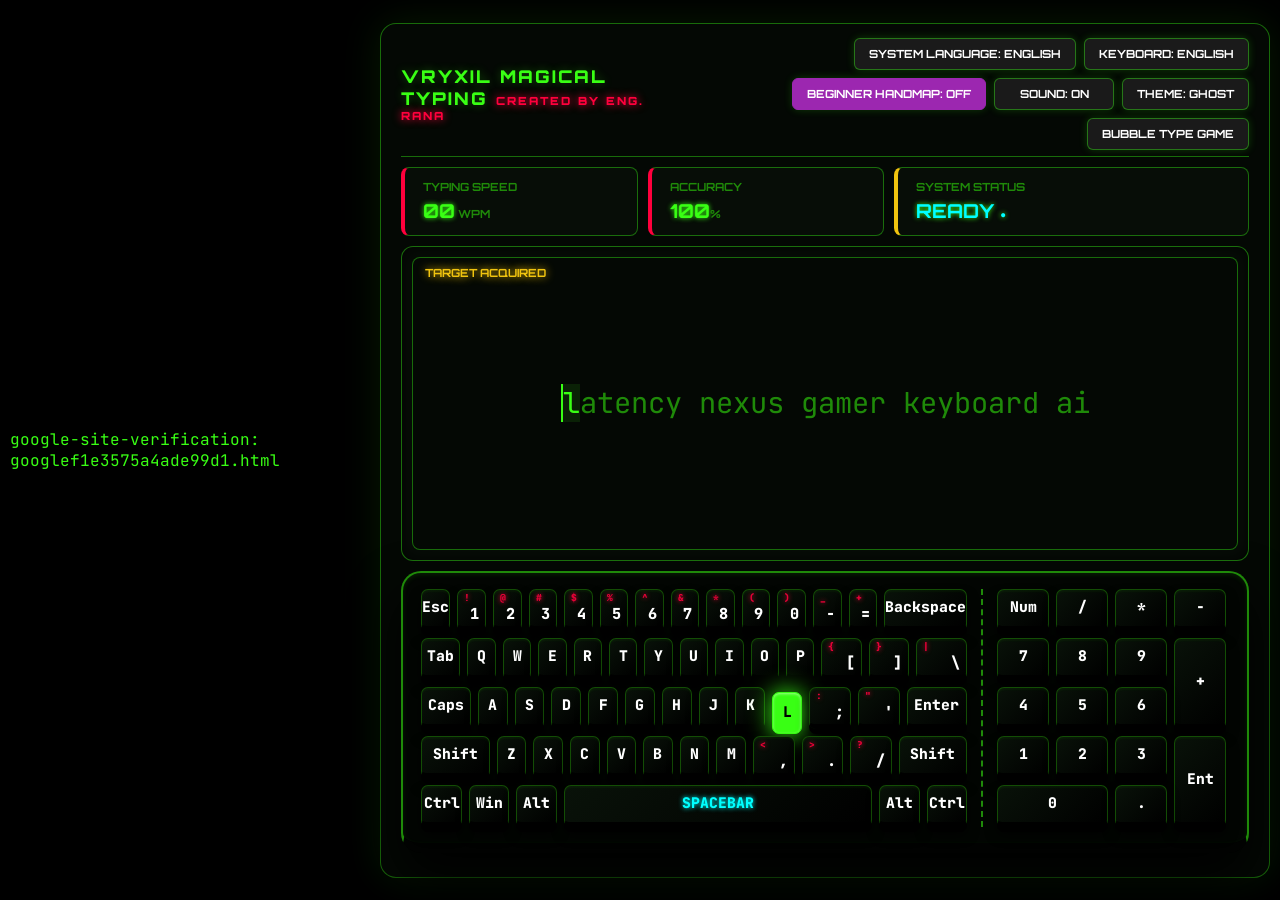
==== index.html @ d8dd2f7d "Update index.html" ====
<head>google-site-verification: googlef1e3575a4ade99d1.html</head>
<!DOCTYPE html>
<html lang="en">
<head>
    <meta charset="UTF-8">
    <meta name="viewport" content="width=device-width, initial-scale=1.0">
    <title>Vryxil Magical Typing - 22K 12D Engine</title>
    <link href="https://fonts.googleapis.com/css2?family=JetBrains+Mono:wght@400;700;800&family=Orbitron:wght@500;700;900&family=Hind+Siliguri:wght@400;600&display=swap" rel="stylesheet">
    <link rel="stylesheet" href="style.css">
</head>
<body class="theme-hacker">

    <div class="vryxil-os">
        
        <div class="header-panel">
            <div class="brand-name" id="brandText">VRYXIL MAGICAL TYPING <span>CREATED BY ENG. RANA</span></div>
            <div class="controls-right">
                <button id="sysLangBtn" class="sys-lang-btn">SYSTEM LANGUAGE: ENGLISH</button>
                <button id="kbLangBtn" class="lang-toggle-btn">KEYBOARD: ENGLISH</button>
                <button id="beginnerBtn" class="beginner-toggle-btn">BEGINNER HANDMAP: OFF</button>
                <button id="soundBtn" class="sound-toggle-btn">SOUND: ON</button>
                <button id="themeBtn" class="theme-toggle-btn">THEME: GHOST</button>
                <button id="modeBtn" class="mode-toggle-btn">BUBBLE TYPE GAME</button>
            </div>
        </div>

        <div class="dashboard">
            <div class="stat-card">
                <small id="wpmLabel">TYPING SPEED</small>
                <div id="wpm">00<span class="unit"> WPM</span></div>
            </div>
            <div class="stat-card">
                <small id="accLabel">ACCURACY</small>
                <div id="accuracy">100<span class="unit">%</span></div>
            </div>
            <div class="stat-card position-card">
                <small id="statusLabel">LIVE FINGER MAP</small>
                <div id="statusText" style="color:var(--magic-cyan);">READY <span style="font-size:0.6rem;">●</span></div>
            </div>
        </div>

        <div class="main-workspace">
            <div id="trainerModeZone" class="workspace-mode active">
                <div class="matrix-container">
                    <div class="focus-alert" id="targetAlert">TARGET ACQUIRED</div>
                    <div class="matrix-display" id="matrixDisplay"></div>
                </div>
            </div>

            <div id="arcadeModeZone" class="workspace-mode">
                <div class="arcade-hud">
                    <div class="hud-box">
                        <span id="scoreLabel">SCORE: </span>
                        <span id="gameScore" class="highlight-green">000</span>
                    </div>
                    <div class="hud-box">
                        <span id="livesLabel">LIVES: </span>
                        <span id="gameLives" class="highlight-red">❤️❤️❤️</span>
                    </div>
                </div>
                <canvas id="arcadeCanvas"></canvas>
            </div>
        </div>

        <div class="magic-keyboard-container" id="keyboardContainer"></div>
        
    </div>

    <script src="app.js"></script>
</body>
</html>
---- style.css ----
/* =======================================================
   🔥 22K 12D EXTREME MATRIX HACKER & PURE GHOST NORMAL
   ======================================================= */
.theme-hacker {
    --bg: #000000; --surface: #040804; --panel: #070d07; --text-main: #39ff14; --text-muted: #1f8a09;
    --matrix-border: rgba(57, 255, 20, 0.4); --key-bg: linear-gradient(135deg, #091209 0%, #000000 100%);
    --key-border: #134d05; --key-text: #ffffff; --key-shadow: #000000; --key-shadow-dark: #000000;
    --glow-color: #39ff14; --correct-color: #00ffff; --chassis-bg: #020502; --chassis-border: #1f8a09;
}
.theme-normal {
    --bg: #ffffff; --surface: #f8fafc; --panel: #f1f5f9; --text-main: #ff0000; --text-muted: #64748b;
    --matrix-border: #cbd5e1; --key-bg: linear-gradient(135deg, #ffffff 0%, #e2e8f0 100%);
    --key-border: #cbd5e1; --key-text: #ff0000; --key-shadow: #cbd5e1; --key-shadow-dark: #94a3b8;
    --glow-color: #3b82f6; --correct-color: #10b981; --chassis-bg: #e2e8f0; --chassis-border: #94a3b8;
}

:root { --magic-cyan: #00ffff; --magic-pink: #ff003c; --magic-yellow: #f1c40f; --neon-red: #ff0000; }
* { box-sizing: border-box; margin: 0; padding: 0; }

body { background-color: var(--bg); color: var(--text-main); font-family: 'JetBrains Mono', 'Hind Siliguri', sans-serif; height: 100vh; display: flex; justify-content: center; align-items: center; overflow: hidden; padding: 10px; transition: background 0.25s, color 0.25s; }

.vryxil-os { width: 98vw; height: 95vh; max-height: 95vh; background: var(--surface); border-radius: 16px; border: 1px solid var(--matrix-border); padding: 14px 20px; display: flex; flex-direction: column; gap: 10px; box-shadow: 0 0 40px rgba(57, 255, 20, 0.1); transition: background 0.25s, border-color 0.25s; }

.vryxil-os.arcade-fullscreen .dashboard, .vryxil-os.arcade-fullscreen .brand-name { display: none !important; }
.vryxil-os.arcade-fullscreen .header-panel { justify-content: space-between; background: var(--panel); padding: 8px 12px; border-radius: 8px; }

.header-panel { display: flex; justify-content: space-between; align-items: center; border-bottom: 1px solid var(--matrix-border); padding-bottom: 6px; }
.brand-name { font-family: 'Orbitron', 'Hind Siliguri', sans-serif; font-weight: 900; letter-spacing: 2px; font-size: 1.1rem; color: var(--text-main); text-shadow: 0 0 10px rgba(57, 255, 20, 0.3); }
.theme-normal .brand-name { text-shadow: none; color: #ff0000; }
.brand-name span { color: var(--magic-pink); font-size: 0.7rem; font-family: 'Orbitron', sans-serif; text-shadow: 0 0 8px var(--magic-pink); }
.theme-normal .brand-name span { text-shadow: none; color: #0f172a; }

.controls-right { display: flex; gap: 8px; align-items: center; flex-wrap: wrap; justify-content: flex-end; }
.controls-right button { padding: 8px 14px; border-radius: 6px; cursor: pointer; font-family: 'Orbitron', 'Hind Siliguri', sans-serif; font-weight: bold; font-size: 0.7rem; text-transform: uppercase; transition: all 0.2s ease; min-width: 120px; white-space: nowrap; }

.theme-hacker .controls-right button { background: #1a1a1a; color: #ffffff; border: 1px solid var(--matrix-border); box-shadow: 0 0 8px rgba(57, 255, 20, 0.2); }
.theme-hacker .controls-right button:hover { background: #39ff14; color: #000000; box-shadow: 0 0 15px #39ff14; border-color: #39ff14; }
.theme-hacker .mode-toggle-btn.arcade-active { background: var(--neon-red); color: #fff; box-shadow: 0 0 15px var(--neon-red); border-color: var(--neon-red); }

.theme-normal .controls-right button { background: #ffffff; color: #ff0000; border: 1px solid #ff0000; box-shadow: 0 2px 4px rgba(0,0,0,0.05); }
.theme-normal .controls-right button:hover { background: #ff0000; color: #ffffff; box-shadow: 0 4px 10px rgba(255, 0, 0, 0.3); }
.theme-normal .mode-toggle-btn.arcade-active { background: #ff0000; color: #ffffff; box-shadow: 0 4px 10px rgba(255, 0, 0, 0.4); }

.beginner-toggle-btn { background: #9c27b0 !important; color: #fff !important; border-color: #9c27b0 !important; }
.beginner-toggle-btn.active { background: #ff00ff !important; color: #000 !important; box-shadow: 0 0 15px #ff00ff !important; }

.vryxil-live-config-bar { display: none; gap: 20px; background: var(--panel); border: 1px solid var(--matrix-border); padding: 10px 16px; border-radius: 8px; align-items: center; justify-content: center; box-shadow: inset 0 0 10px rgba(0,0,0,0.5); margin-bottom: 5px; flex-wrap: wrap; }
.theme-normal .vryxil-live-config-bar { box-shadow: inset 0 0 10px rgba(0,0,0,0.05); }
.config-item { display: flex; align-items: center; gap: 8px; font-size: 0.8rem; font-family: 'Orbitron', 'Hind Siliguri'; font-weight: bold; color: var(--text-main); white-space: nowrap; }
.config-item label { color: var(--text-muted); }
.config-item input[type="range"] { -webkit-appearance: none; width: 90px; height: 4px; background: var(--matrix-border); border-radius: 2px; outline: none; }
.config-item input[type="range"]::-webkit-slider-thumb { -webkit-appearance: none; width: 14px; height: 14px; border-radius: 50%; background: var(--magic-cyan); cursor: pointer; box-shadow: 0 0 10px var(--magic-cyan); }
.config-item input[type="number"] { background: var(--surface); border: 1px solid var(--matrix-border); color: var(--text-main); padding: 4px 8px; border-radius: 4px; width: 55px; text-align: center; font-family: 'JetBrains Mono'; font-weight: bold; font-size: 0.8rem; }
.config-value-display { color: var(--magic-cyan); min-width: 35px; font-family: 'JetBrains Mono'; text-shadow: 0 0 5px var(--magic-cyan); }
.theme-normal .config-value-display { color: #ff0000; text-shadow: none; }
.config-item button { padding: 6px 12px; font-size: 0.75rem; border-radius: 4px; cursor: pointer; font-weight: bold; border: 1px solid var(--text-main); background: var(--surface); color: var(--text-main); min-width: 140px; }
.config-item button:hover { background: var(--text-main); color: var(--surface); }

.dashboard { display: grid; grid-template-columns: 1fr 1fr 1.5fr; gap: 10px; }
.stat-card { background: var(--panel); padding: 12px 18px; border-radius: 8px; border: 1px solid var(--matrix-border); border-left: 4px solid var(--magic-pink); min-width: 180px; }
.stat-card small { color: var(--text-muted); font-size: 0.7rem; display: block; font-weight: bold; font-family: 'Orbitron', 'Hind Siliguri'; margin-bottom: 5px; }
.stat-card div { font-size: 1.2rem; font-weight: bold; font-family: 'Orbitron', 'Hind Siliguri', sans-serif; }
.theme-hacker .stat-card div { text-shadow: 0 0 5px var(--text-main); }
.stat-card .unit { font-size: 0.7rem; color: var(--text-muted); text-shadow: none; }
.position-card { border-left-color: var(--magic-yellow); }

.main-workspace { flex: 1; position: relative; background: var(--panel); border-radius: 12px; border: 1px solid var(--matrix-border); overflow: hidden; min-height: 160px; box-shadow: inset 0 0 20px rgba(0,0,0,0.8); }
.theme-normal .main-workspace { box-shadow: inset 0 0 10px rgba(0,0,0,0.05); }

.workspace-mode { position: absolute; width: 100%; height: 100%; opacity: 0; pointer-events: none; display: flex; flex-direction: column; transition: opacity 0.2s ease-in-out; }
.workspace-mode.active { opacity: 1; pointer-events: auto; }
#trainerModeZone { padding: 10px; }
.matrix-container { flex: 1; background: var(--surface); border-radius: 8px; border: 1px solid var(--matrix-border); position: relative; display: flex; flex-direction: column; justify-content: center; padding: 15px; }
.focus-alert { position: absolute; top: 8px; left: 12px; font-size: 0.7rem; color: var(--magic-yellow); font-family: 'Orbitron', 'Hind Siliguri'; font-weight: bold; text-shadow: 0 0 8px var(--magic-yellow); }
.theme-normal .focus-alert { text-shadow: none; color: #ff0000; }
.matrix-display { font-size: 1.8rem; line-height: 2.8rem; text-align: center; font-family: 'JetBrains Mono', 'Hind Siliguri', monospace; }
.c-default { color: var(--text-muted); }
.c-correct { color: var(--correct-color); font-weight: bold; text-shadow: 0 0 10px var(--correct-color); }
.theme-normal .c-correct { text-shadow: none; color: #10b981; }
.c-wrong { color: var(--neon-red); background: rgba(255, 0, 0, 0.15); border-radius: 4px; text-shadow: 0 0 10px var(--neon-red); }
.theme-normal .c-wrong { text-shadow: none; background: rgba(239, 68, 68, 0.1); color: #ef4444; }
.c-current { color: var(--text-main); background: rgba(57, 255, 20, 0.1); border-left: 2px solid var(--text-main); }
.theme-normal .c-current { color: #000000; background: rgba(255, 0, 0, 0.1); border-left-color: #ff0000; }

#arcadeCanvas { width: 100%; height: 100%; display: block; background: transparent; }

.arcade-hud { position: absolute; top: 12px; left: 15px; right: 15px; display: flex; justify-content: space-between; width: calc(100% - 30px); z-index: 10; pointer-events: none; background: transparent; padding: 0; border: none; }
.hud-box { background: var(--panel); border: 1px solid var(--matrix-border); padding: 8px 20px; border-radius: 8px; font-family: 'Orbitron', 'Hind Siliguri', sans-serif; font-size: 0.95rem; font-weight: 900; color: var(--text-main); box-shadow: 0 4px 10px rgba(0,0,0,0.5); display: flex; align-items: center; gap: 8px; min-width: 160px; justify-content: center; }
.theme-hacker .hud-box { box-shadow: 0 0 10px rgba(57, 255, 20, 0.15); }
.theme-normal .hud-box { border-color: #ff0000; color: #ff0000; box-shadow: 0 2px 5px rgba(0,0,0,0.1); }

.magic-keyboard-container { display: grid; grid-template-columns: 1fr 248px; gap: 14px; background: var(--chassis-bg); padding: 16px 18px; border-radius: 20px; border: 2px solid var(--chassis-border); border-bottom: 10px solid #010201; width: 100%; min-height: 255px; box-shadow: 0 25px 50px rgba(0,0,0,0.95), inset 0 2px 5px rgba(57,255,20,0.1); margin-bottom: 10px; align-content: center; transition: background 0.25s, border-color 0.25s; }
.theme-normal .magic-keyboard-container { border-bottom-color: var(--key-shadow-dark); box-shadow: 0 10px 25px rgba(0,0,0,0.1), inset 0 2px 5px #ffffff; }

.main-kb-block { display: flex; flex-direction: column; gap: 7px; }
.numpad-block { display: grid; grid-template-columns: repeat(4, 52px); grid-template-rows: repeat(5, 42px); gap: 7px; border-left: 2px dashed var(--chassis-border); padding-left: 14px; }
.kb-row { display: flex; gap: 7px; width: 100%; }

.v-key { height: 42px; flex: 1; background: var(--key-bg); border-radius: 7px; display: flex; flex-direction: column; justify-content: center; align-items: center; font-size: 0.92rem; font-weight: 800; color: var(--key-text); border: 1px solid var(--key-border); position: relative; font-family: 'JetBrains Mono', 'Hind Siliguri', sans-serif; border-bottom: 5px solid var(--key-shadow); box-shadow: 0 5px 0 var(--key-shadow-dark), 0 8px 12px rgba(0,0,0,0.8), inset 0 2px 2px rgba(57,255,20,0.05); transition: all 0.05s cubic-bezier(0.2, 0.8, 0.2, 1); user-select: none; line-height: 1.1; }
.theme-normal .v-key { box-shadow: 0 5px 0 var(--key-shadow-dark), 0 6px 8px rgba(0,0,0,0.15), inset 0 2px 1px #ffffff; }
.v-key:active, .key-glow { border-bottom-width: 1px !important; transform: translateY(5px); box-shadow: 0 1px 2px rgba(0,0,0,0.6) !important; }
.key-glow { background: var(--glow-color) !important; color: #000000 !important; box-shadow: 0 0 25px var(--glow-color), inset 0 1px 3px rgba(255,255,255,0.5) !important; border-color: var(--glow-color) !important; }
.theme-normal .key-glow { color: #ffffff !important; box-shadow: 0 0 15px #ff0000 !important; background: #ff0000 !important; border-color: #ff0000 !important; }

.dual-key { align-items: flex-start; padding: 3px 6px; justify-content: space-between; }
.dual-sub { font-size: 0.6rem; color: var(--magic-pink); align-self: flex-start; opacity: 0.9; text-shadow: 0 0 5px var(--magic-pink); }
.theme-normal .dual-sub { color: #e74c3c; text-shadow: none; }
.dual-main { font-size: 0.95rem; align-self: flex-end; }
.key-glow .dual-sub, .key-glow .dual-main { color: #000 !important; text-shadow: none; }
.theme-normal .key-glow .dual-sub, .theme-normal .key-glow .dual-main { color: #ffffff !important; }

.backspace-key { flex: 2; }
.tab-key, .backslash-key { flex: 1.4; }
.caps-key { flex: 1.7; }
.enter-key { flex: 2.1; }
.shift-key { flex: 2.4; }
.space-key { flex: 8; color: var(--magic-cyan); text-shadow: 0 0 5px var(--magic-cyan); }
.theme-normal .space-key { text-shadow: none; color: #ff0000; }

.highlight-green { color: #39ff14; text-shadow: 0 0 8px #39ff14; }
.theme-normal .highlight-green { color: #10b981; text-shadow: none; }
.highlight-red { color: var(--neon-red); }
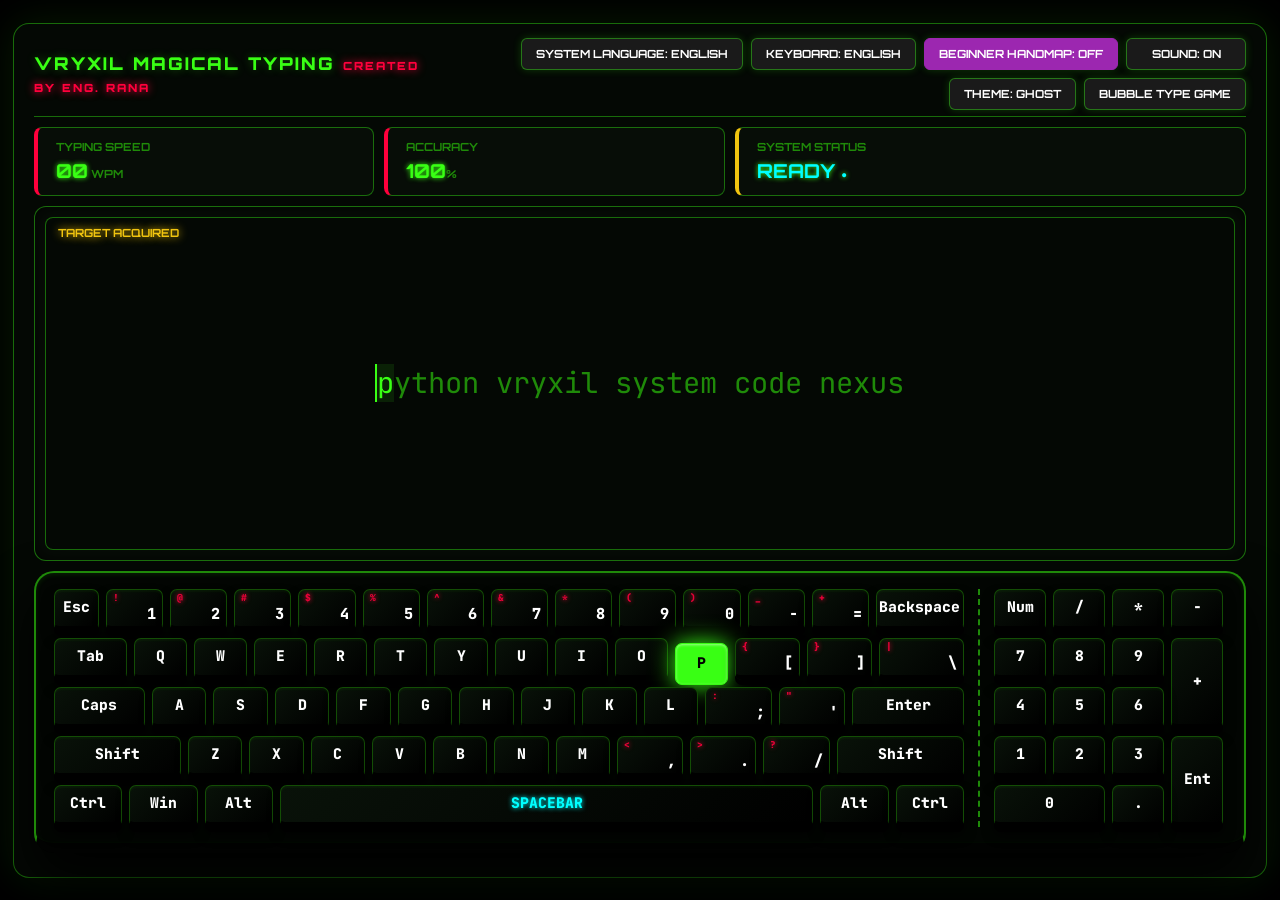
==== commit 6a9566f8: "Update index.html" ====
--- a/index.html
+++ b/index.html
@@ -1,4 +1,3 @@
-<head>google-site-verification: googlef1e3575a4ade99d1.html</head>
 <!DOCTYPE html>
 <html lang="en">
 <head>
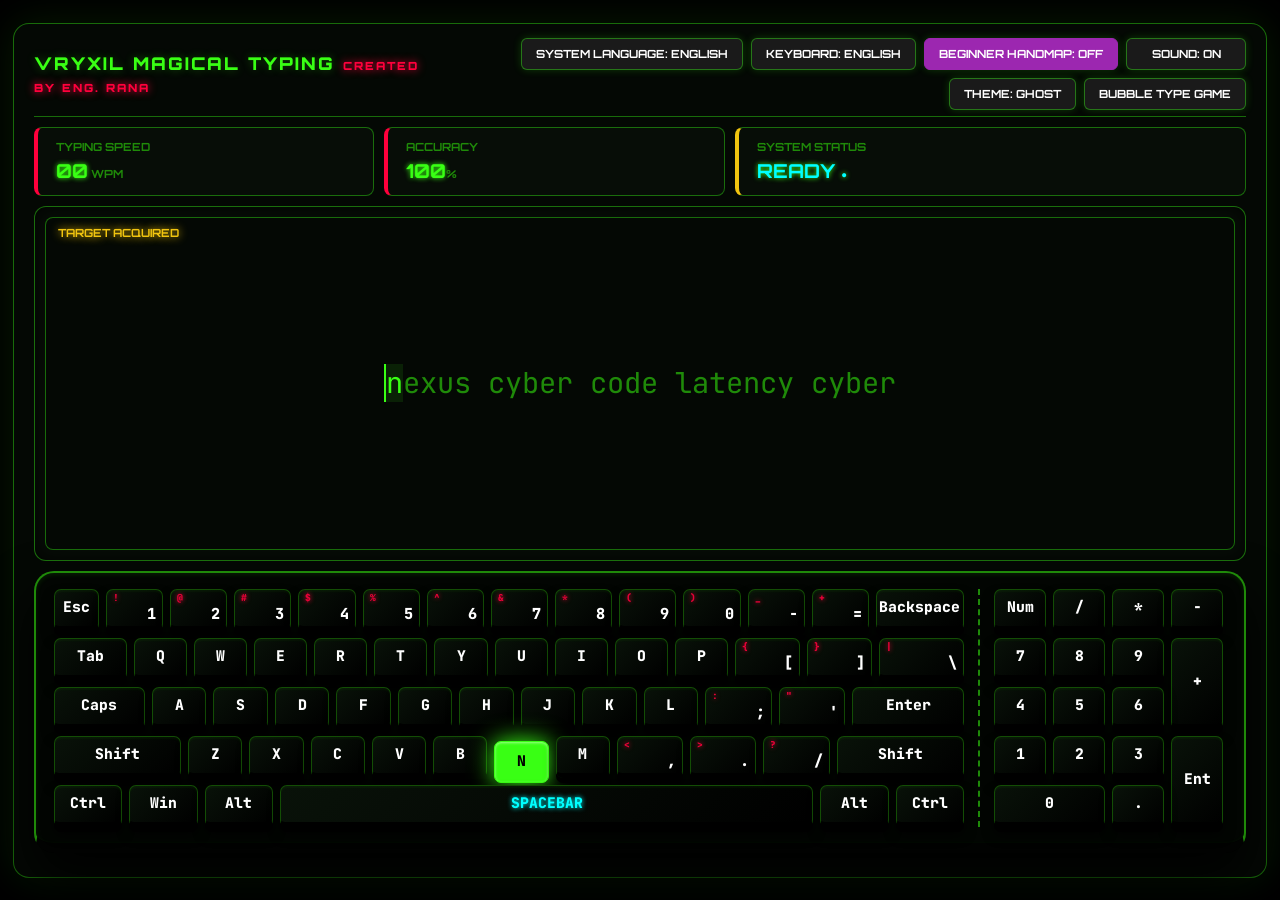
==== commit f694bf98: "Update index.html" ====
--- a/index.html
+++ b/index.html
@@ -1,6 +1,7 @@
 <!DOCTYPE html>
 <html lang="en">
 <head>
+    <meta name="google-site-verification" content="fSbpgD1UbAXK6FvtBn0mGRVLvwFsnbLxCv_OGF8aEqI" />
     <meta charset="UTF-8">
     <meta name="viewport" content="width=device-width, initial-scale=1.0">
     <title>Vryxil Magical Typing - 22K 12D Engine</title>
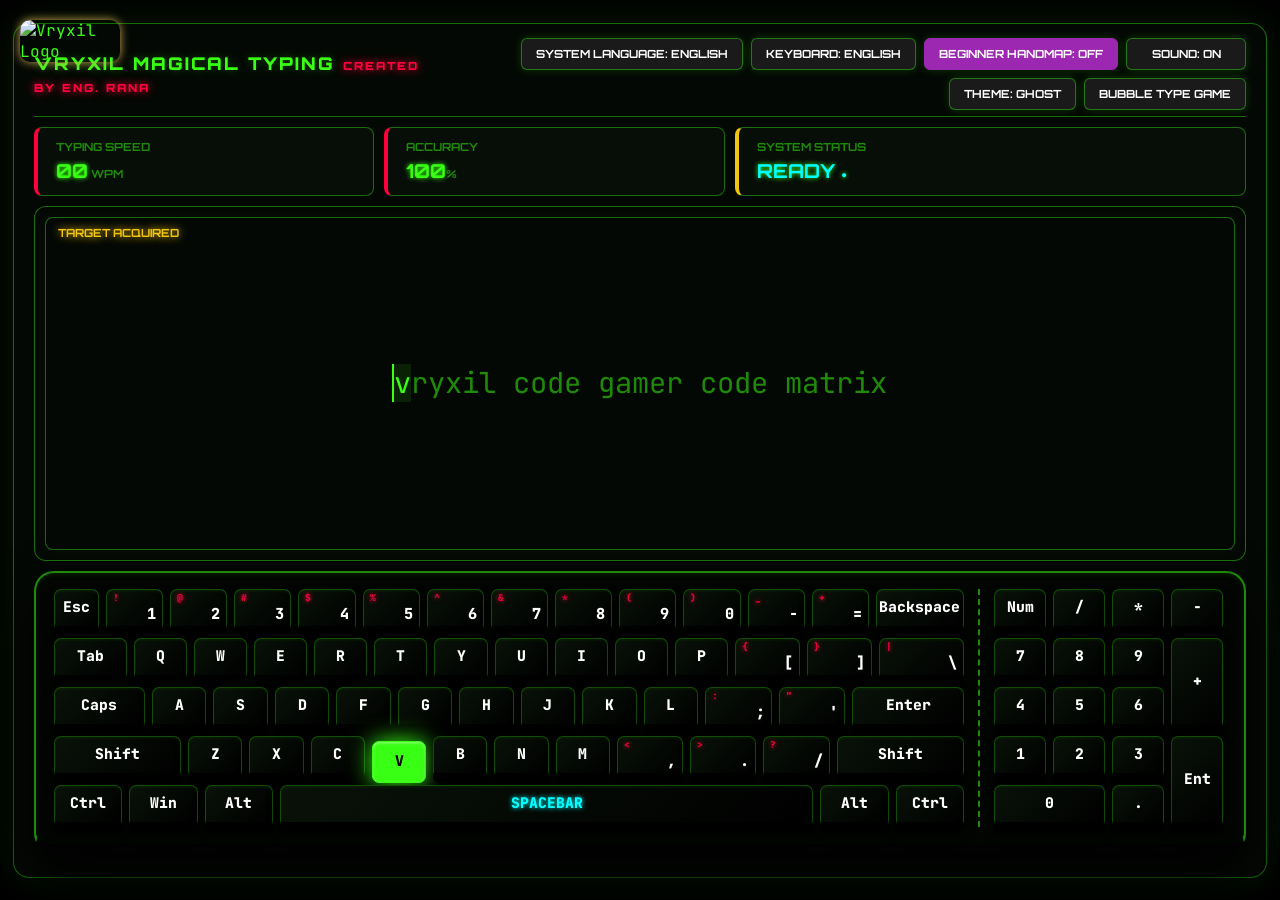
==== commit dd456dbf: "Update index.html comit 1" ====
--- a/index.html
+++ b/index.html
@@ -1,6 +1,9 @@
 <!DOCTYPE html>
 <html lang="en">
 <head>
+    <link rel="icon" href="logo.jpg">
+    <img src="logo.jpg" alt="Vryxil Logo" style="position: absolute; top: 20px; left: 20px; width: 100px; border-radius: 10px; box-shadow: 0px 0px 10px #cda954;">
+
     <meta name="google-site-verification" content="fSbpgD1UbAXK6FvtBn0mGRVLvwFsnbLxCv_OGF8aEqI" />
     <meta charset="UTF-8">
     <meta name="viewport" content="width=device-width, initial-scale=1.0">
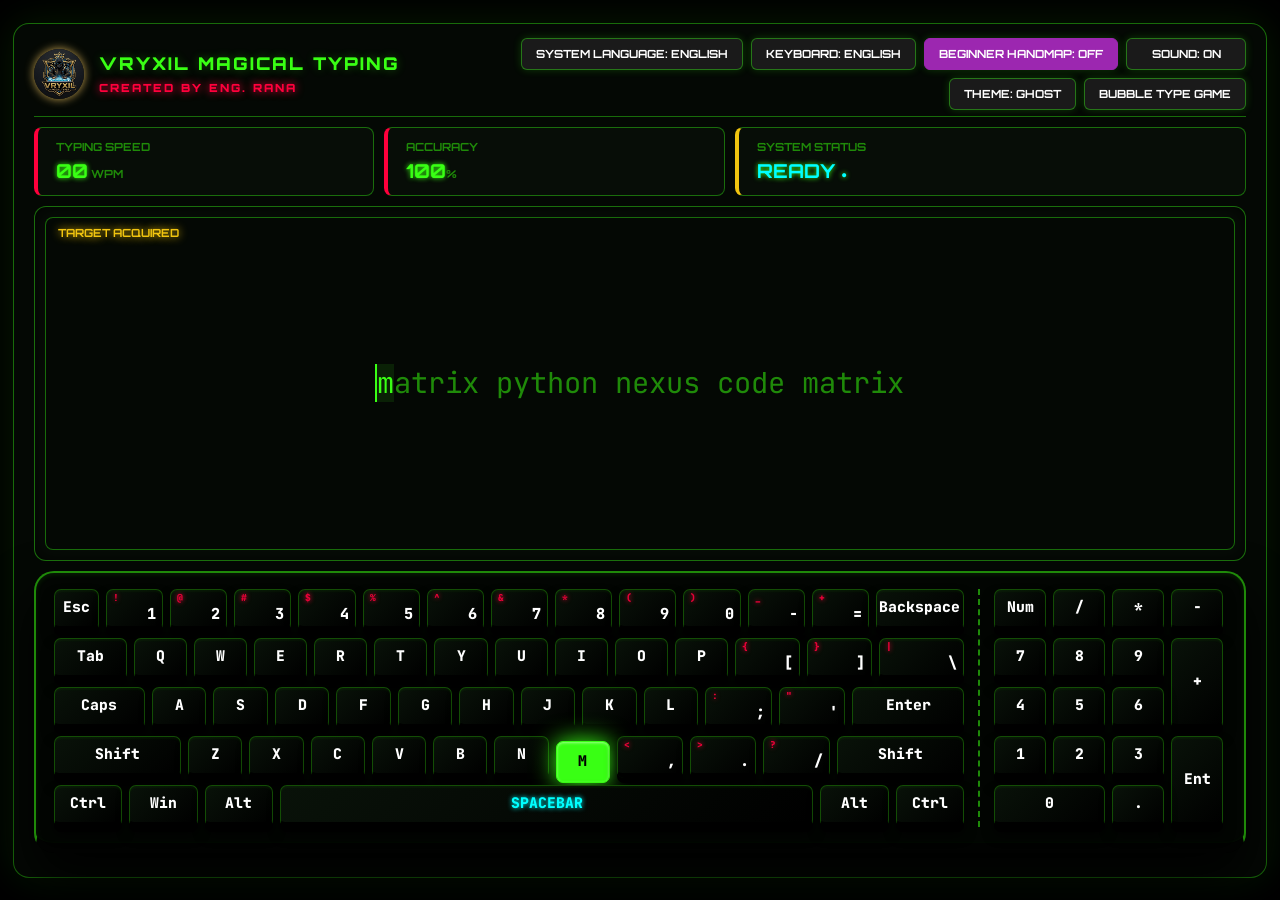
==== commit ebc71b30: "Update index.html" ====
--- a/index.html
+++ b/index.html
@@ -2,7 +2,6 @@
 <html lang="en">
 <head>
     <link rel="icon" href="logo.jpg">
-    <img src="logo.jpg" alt="Vryxil Logo" style="position: absolute; top: 20px; left: 20px; width: 100px; border-radius: 10px; box-shadow: 0px 0px 10px #cda954;">
 
     <meta name="google-site-verification" content="fSbpgD1UbAXK6FvtBn0mGRVLvwFsnbLxCv_OGF8aEqI" />
     <meta charset="UTF-8">
@@ -16,6 +15,7 @@
     <div class="vryxil-os">
         
         <div class="header-panel">
+            <img src="logo.jpg" alt="Vryxil Logo" style="width: 50px; height: 50px; border-radius: 50%; object-fit: cover; vertical-align: middle; margin-right: 15px; box-shadow: 0px 0px 10px #cda954;">
             <div class="brand-name" id="brandText">VRYXIL MAGICAL TYPING <span>CREATED BY ENG. RANA</span></div>
             <div class="controls-right">
                 <button id="sysLangBtn" class="sys-lang-btn">SYSTEM LANGUAGE: ENGLISH</button>
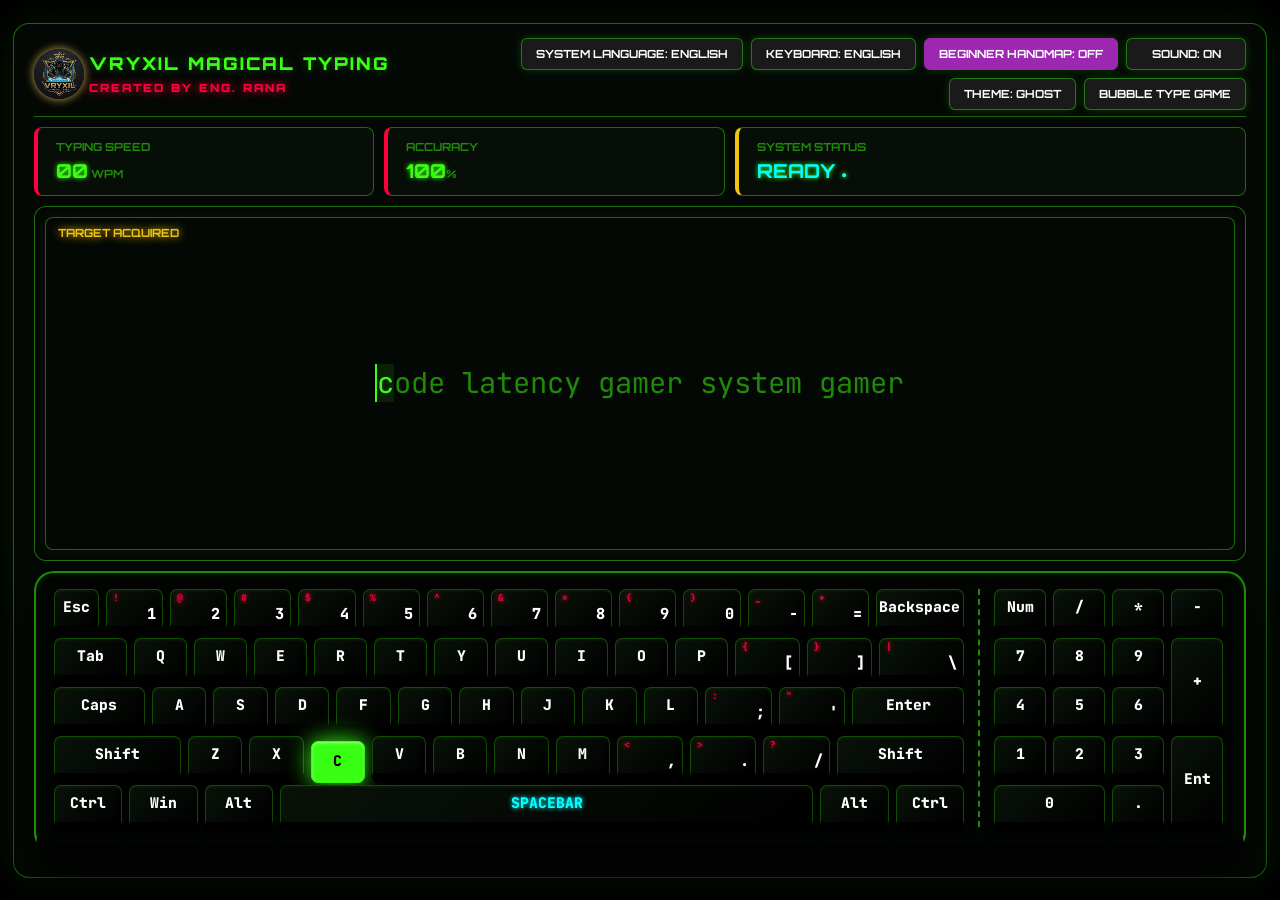
==== commit 1008ebd2: "Update index.html" ====
--- a/index.html
+++ b/index.html
@@ -15,7 +15,7 @@
     <div class="vryxil-os">
         
         <div class="header-panel">
-            <img src="logo.jpg" alt="Vryxil Logo" style="width: 50px; height: 50px; border-radius: 50%; object-fit: cover; vertical-align: middle; margin-right: 15px; box-shadow: 0px 0px 10px #cda954;">
+            <img src="logo.jpg" alt="Vryxil Logo" style="width: 50px; height: 50px; border-radius: 50%; object-fit: cover; vertical-align: middle; margin-right: 5px; box-shadow: 0px 0px 10px #cda954;">
             <div class="brand-name" id="brandText">VRYXIL MAGICAL TYPING <span>CREATED BY ENG. RANA</span></div>
             <div class="controls-right">
                 <button id="sysLangBtn" class="sys-lang-btn">SYSTEM LANGUAGE: ENGLISH</button>
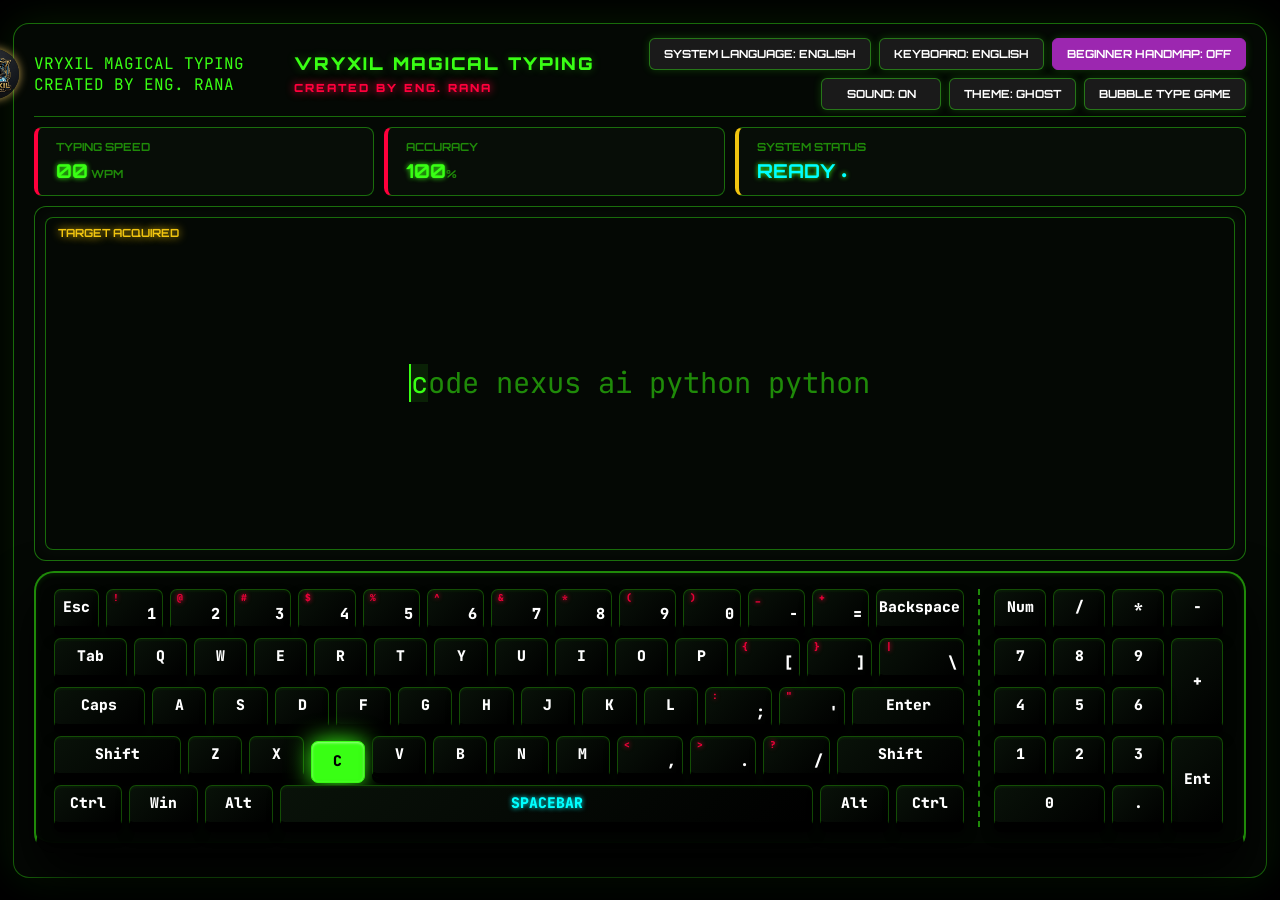
==== commit 22114833: "Update index.html" ====
--- a/index.html
+++ b/index.html
@@ -15,7 +15,10 @@
     <div class="vryxil-os">
         
         <div class="header-panel">
-            <img src="logo.jpg" alt="Vryxil Logo" style="width: 50px; height: 50px; border-radius: 50%; object-fit: cover; vertical-align: middle; margin-right: 5px; box-shadow: 0px 0px 10px #cda954;">
+            <span style="position: relative;">
+                <img src="logo.jpg" alt="Vryxil Logo" style="position: absolute; right: 15px; top: 50%; transform: translateY(-50%); width: 50px; height: 50px; border-radius: 50%; object-fit: cover; box-shadow: 0px 0px 10px #cda954;">
+            </span>VRYXIL MAGICAL TYPING CREATED BY ENG. RANA
+
             <div class="brand-name" id="brandText">VRYXIL MAGICAL TYPING <span>CREATED BY ENG. RANA</span></div>
             <div class="controls-right">
                 <button id="sysLangBtn" class="sys-lang-btn">SYSTEM LANGUAGE: ENGLISH</button>
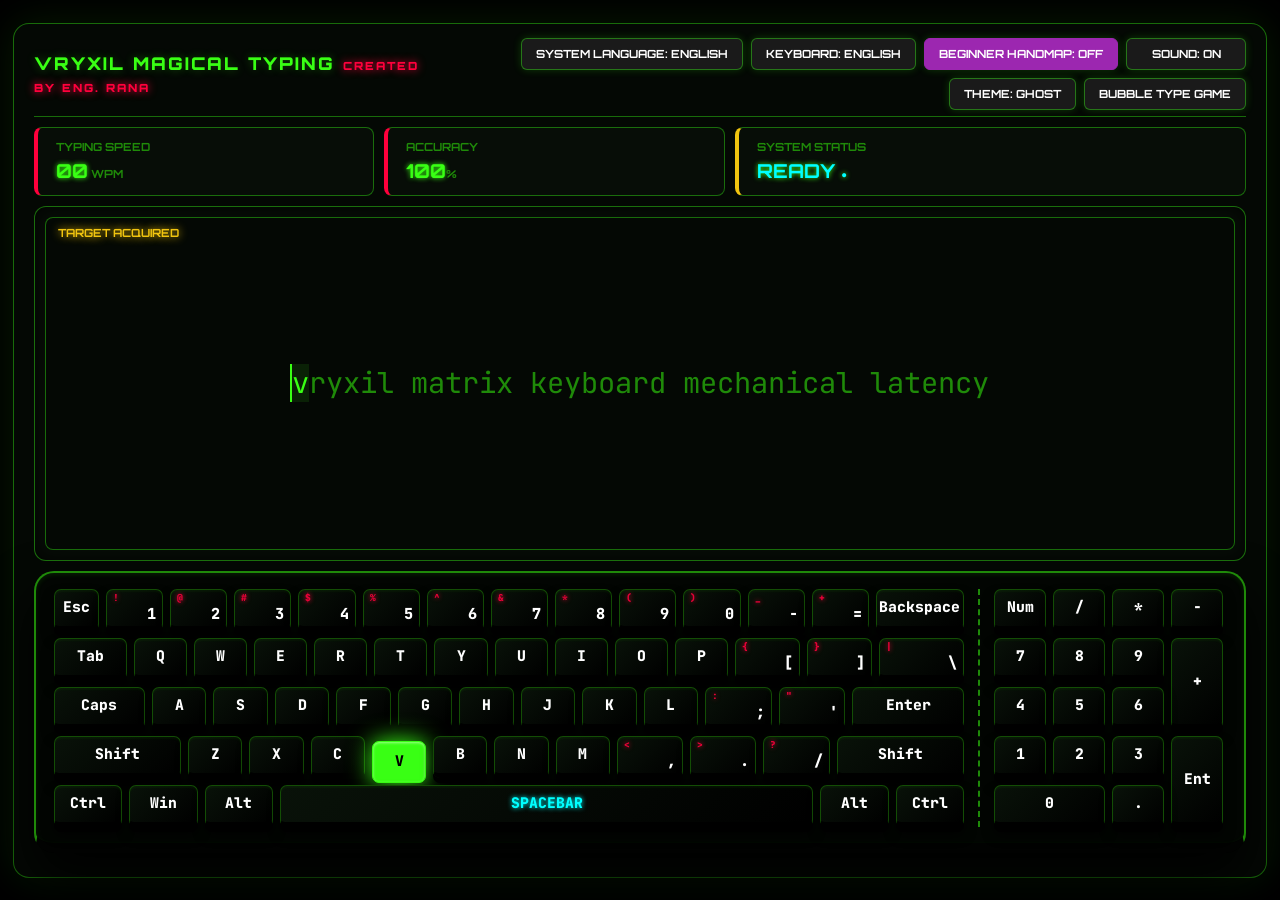
==== commit 734ae95d: "Update index.html" ====
--- a/index.html
+++ b/index.html
@@ -15,10 +15,6 @@
     <div class="vryxil-os">
         
         <div class="header-panel">
-            <span style="position: relative;">
-                <img src="logo.jpg" alt="Vryxil Logo" style="position: absolute; right: 15px; top: 50%; transform: translateY(-50%); width: 50px; height: 50px; border-radius: 50%; object-fit: cover; box-shadow: 0px 0px 10px #cda954;">
-            </span>VRYXIL MAGICAL TYPING CREATED BY ENG. RANA
-
             <div class="brand-name" id="brandText">VRYXIL MAGICAL TYPING <span>CREATED BY ENG. RANA</span></div>
             <div class="controls-right">
                 <button id="sysLangBtn" class="sys-lang-btn">SYSTEM LANGUAGE: ENGLISH</button>
